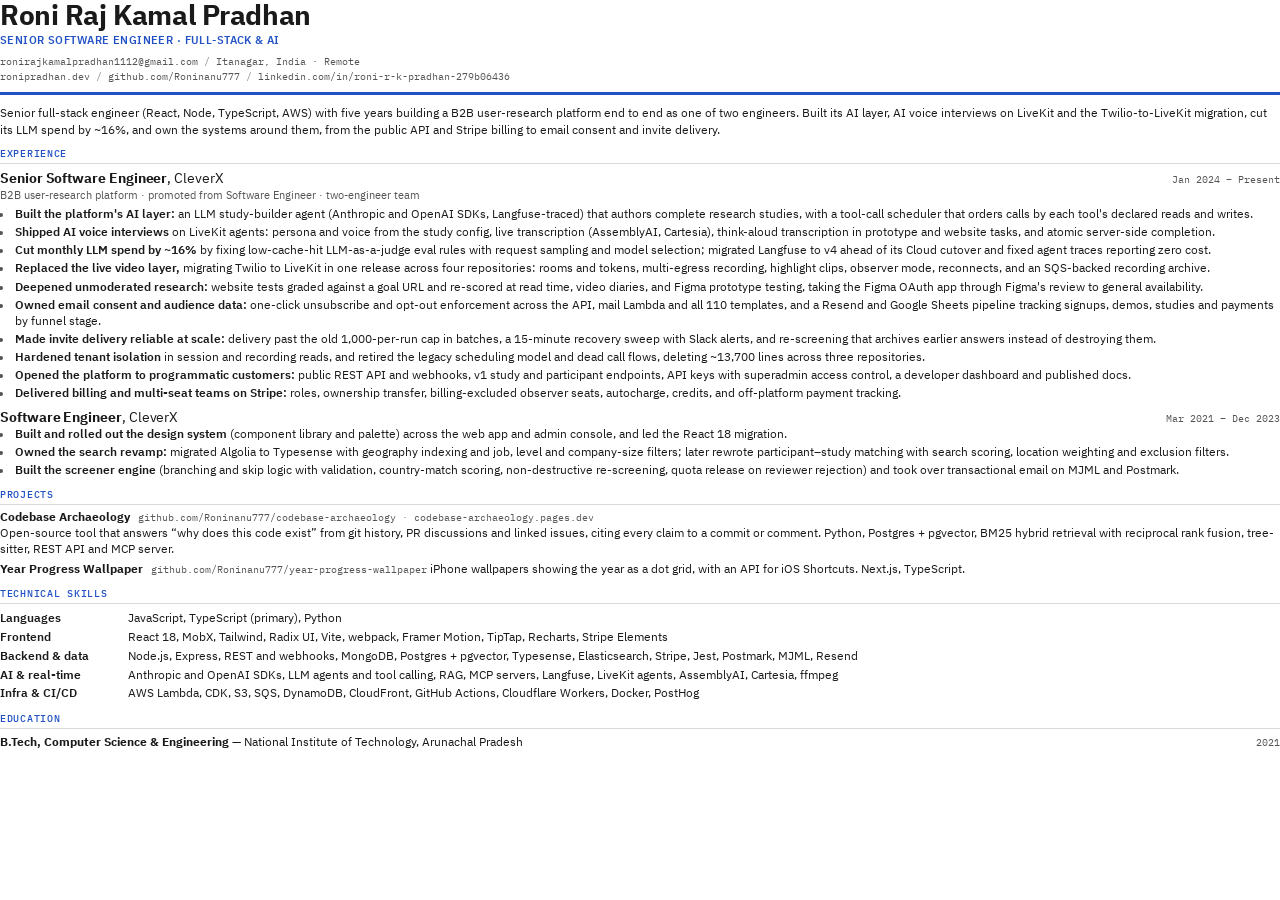
==== resume/resume.html @ b8ab5f1d "Add July–September CleverX work to the site and resume Portfolio: three new bento cards (website tas" ====
<!doctype html>
<html lang="en">
<head>
<meta charset="utf-8">
<title>Roni Raj Kamal Pradhan — Senior Software Engineer</title>
<meta name="author" content="Roni Raj Kamal Pradhan">
<meta name="description" content="Resume of Roni Raj Kamal Pradhan, Senior Software Engineer (full-stack and AI).">
<style>
  /* Master resume source. Build with ./build.sh, which prints it through Chromium so the
     PDF keeps a real text layer. One A4 page: build.sh fails if it spills to a second.

     Rules learned the hard way (each one broke ATS text extraction):
     - Fonts are local TTFs. Google-Fonts woff2 comes out of Chromium as Type3 glyph fonts.
     - No position:relative/absolute anywhere. Chromium paints positioned boxes later,
       which scrambles the text order a parser reads.
     - Heading letter-spacing stays small, or parsers split words into letters.
     - Ligatures off, so "fi" and "fl" stay plain letters for keyword matching.

     The phone number is deliberately not in this file. build.sh inserts it into the
     .phone span for the private copy only, from resume/.private (gitignored). */
  @font-face { font-family: 'IBM Plex Sans'; font-weight: 400; src: url(fonts/IBMPlexSans-Regular.ttf) format('truetype'); }
  @font-face { font-family: 'IBM Plex Sans'; font-weight: 500; src: url(fonts/IBMPlexSans-Medium.ttf) format('truetype'); }
  @font-face { font-family: 'IBM Plex Sans'; font-weight: 600; src: url(fonts/IBMPlexSans-SemiBold.ttf) format('truetype'); }
  @font-face { font-family: 'IBM Plex Sans'; font-weight: 700; src: url(fonts/IBMPlexSans-Bold.ttf) format('truetype'); }
  @font-face { font-family: 'IBM Plex Mono'; font-weight: 400; src: url(fonts/IBMPlexMono-Regular.ttf) format('truetype'); }
  @font-face { font-family: 'IBM Plex Mono'; font-weight: 500; src: url(fonts/IBMPlexMono-Medium.ttf) format('truetype'); }

  @page { size: A4; margin: 10mm 13mm 10mm 13mm; }
  :root {
    --ink: #1A1A1A; --muted: #555; --faint: #8A8A8A; --rule: #DADADA; --blue: #2151C5;
    --sans: 'IBM Plex Sans', -apple-system, 'Helvetica Neue', Arial, sans-serif;
    --mono: 'IBM Plex Mono', Menlo, Consolas, monospace;
  }
  * { box-sizing: border-box; }
  html, body { margin: 0; padding: 0; }
  body { font-family: var(--sans); font-size: 9.1pt; line-height: 1.32; color: var(--ink); font-variant-ligatures: none; -webkit-print-color-adjust: exact; print-color-adjust: exact; }
  a { color: inherit; text-decoration: none; }
  [hidden] { display: none !important; }

  /* header */
  .head { padding-bottom: 6pt; border-bottom: 2.4pt solid var(--blue); margin-bottom: 7pt; }
  h1 { font-size: 21pt; font-weight: 700; letter-spacing: -.015em; line-height: 1.05; margin: 0 0 3pt; }
  .role { font-size: 8pt; font-weight: 600; letter-spacing: .04em; text-transform: uppercase; color: var(--blue); margin: 0 0 5pt; }
  .contact { font-family: var(--mono); font-size: 7.5pt; color: var(--muted); line-height: 1.5; }
  .contact span { white-space: nowrap; }
  .contact span + span:not(.nl)::before { content: "  /  "; color: var(--faint); }

  /* sections */
  h2 { font-family: var(--mono); font-size: 7.6pt; font-weight: 500; letter-spacing: .07em; text-transform: uppercase; color: var(--blue); margin: 7pt 0 3.5pt; padding-bottom: 2pt; border-bottom: .6pt solid var(--rule); }
  p { margin: 0; }
  .summary { font-size: 9.2pt; line-height: 1.36; }

  /* experience */
  .job { margin-bottom: 5pt; }
  .job-head { display: flex; justify-content: space-between; align-items: baseline; gap: 12pt; }
  .job-head h3 { margin: 0; font-size: 10.3pt; font-weight: 700; letter-spacing: -.005em; }
  .job-head h3 span { font-weight: 400; }
  .when { font-family: var(--mono); font-size: 7.7pt; color: var(--muted); white-space: nowrap; }
  .sub { font-size: 8.2pt; color: var(--muted); margin: 1pt 0 2.5pt; }
  ul { margin: 0; padding: 0 0 0 10pt; list-style: disc; }
  li { margin: 0 0 1.6pt; padding-left: 1pt; }
  li::marker { color: var(--muted); font-size: 8pt; }
  li b { font-weight: 600; }

  /* projects */
  .proj { margin-bottom: 3pt; }
  .proj .name { font-weight: 700; }
  .proj .links { font-family: var(--mono); font-size: 7.6pt; color: var(--muted); margin-left: 4pt; }
  .proj .links a + a::before { content: " · "; color: var(--faint); }

  /* technical */
  table.tech { border-collapse: collapse; width: 100%; }
  table.tech th { text-align: left; vertical-align: top; font-weight: 600; font-size: 8.8pt; width: 96pt; padding: 1.2pt 8pt 1.2pt 0; white-space: nowrap; }
  table.tech td { vertical-align: top; font-size: 8.9pt; padding: 1.2pt 0; }

  /* education */
  .edu { display: flex; justify-content: space-between; align-items: baseline; gap: 12pt; }
</style>
</head>
<body>

<header class="head">
  <h1>Roni Raj Kamal Pradhan</h1>
  <p class="role">Senior Software Engineer · Full-stack &amp; AI</p>
  <p class="contact">
    <span><a href="mailto:ronirajkamalpradhan1112@gmail.com">ronirajkamalpradhan1112@gmail.com</a></span><span class="phone" hidden></span><span>Itanagar, India · Remote</span><br>
    <span class="nl"><a href="https://ronipradhan.dev">ronipradhan.dev</a></span><span><a href="https://github.com/Roninanu777">github.com/Roninanu777</a></span><span><a href="https://www.linkedin.com/in/roni-r-k-pradhan-279b06436/">linkedin.com/in/roni-r-k-pradhan-279b06436</a></span>
  </p>
</header>

<p class="summary">Senior full-stack engineer (React, Node, TypeScript, AWS) with five years building a B2B user-research platform end to end as one of two engineers. Built its AI layer, AI voice interviews on LiveKit and the Twilio-to-LiveKit migration, cut its LLM spend by ~16%, and own the systems around them, from the public API and Stripe billing to email consent and invite delivery.</p>

<h2>Experience</h2>

<div class="job">
  <div class="job-head"><h3>Senior Software Engineer<span>, CleverX</span></h3><span class="when">Jan 2024 – Present</span></div>
  <!-- TODO when you have the numbers: add stage / customer count to this line, e.g. "seed-stage, N customers". -->
  <p class="sub">B2B user-research platform · promoted from Software Engineer · two-engineer team</p>
  <ul>
    <li><b>Built the platform's AI layer:</b> an LLM study-builder agent (Anthropic and OpenAI SDKs, Langfuse-traced) that authors complete research studies, with a tool-call scheduler that orders calls by each tool's declared reads and writes.</li>
    <li><b>Shipped AI voice interviews</b> on LiveKit agents: persona and voice from the study config, live transcription (AssemblyAI, Cartesia), think-aloud transcription in prototype and website tasks, and atomic server-side completion.</li>
    <!-- TODO: add the dollar figure if you can share it, e.g. "(~$X/month)". -->
    <li><b>Cut monthly LLM spend by ~16%</b> by fixing low-cache-hit LLM-as-a-judge eval rules with request sampling and model selection; migrated Langfuse to v4 ahead of its Cloud cutover and fixed agent traces reporting zero cost.</li>
    <li><b>Replaced the live video layer,</b> migrating Twilio to LiveKit in one release across four repositories: rooms and tokens, multi-egress recording, highlight clips, observer mode, reconnects, and an SQS-backed recording archive.</li>
    <li><b>Deepened unmoderated research:</b> website tests graded against a goal URL and re-scored at read time, video diaries, and Figma prototype testing, taking the Figma OAuth app through Figma's review to general availability.</li>
    <li><b>Owned email consent and audience data:</b> one-click unsubscribe and opt-out enforcement across the API, mail Lambda and all 110 templates, and a Resend and Google Sheets pipeline tracking signups, demos, studies and payments by funnel stage.</li>
    <li><b>Made invite delivery reliable at scale:</b> delivery past the old 1,000-per-run cap in batches, a 15-minute recovery sweep with Slack alerts, and re-screening that archives earlier answers instead of destroying them.</li>
    <li><b>Hardened tenant isolation</b> in session and recording reads, and retired the legacy scheduling model and dead call flows, deleting ~13,700 lines across three repositories.</li>
    <!-- TODO: add "used by N integrations" if known. -->
    <li><b>Opened the platform to programmatic customers:</b> public REST API and webhooks, v1 study and participant endpoints, API keys with superadmin access control, a developer dashboard and published docs.</li>
    <li><b>Delivered billing and multi-seat teams on Stripe:</b> roles, ownership transfer, billing-excluded observer seats, autocharge, credits, and off-platform payment tracking.</li>
  </ul>
</div>

<div class="job">
  <div class="job-head"><h3>Software Engineer<span>, CleverX</span></h3><span class="when">Mar 2021 – Dec 2023</span></div>
  <ul>
    <li><b>Built and rolled out the design system</b> (component library and palette) across the web app and admin console, and led the React 18 migration.</li>
    <li><b>Owned the search revamp:</b> migrated Algolia to Typesense with geography indexing and job, level and company-size filters; later rewrote participant–study matching with search scoring, location weighting and exclusion filters.</li>
    <li><b>Built the screener engine</b> (branching and skip logic with validation, country-match scoring, non-destructive re-screening, quota release on reviewer rejection) and took over transactional email on MJML and Postmark.</li>
  </ul>
</div>

<h2>Projects</h2>

<div class="proj">
  <p><span class="name">Codebase Archaeology</span> <span class="links"><a href="https://github.com/Roninanu777/codebase-archaeology">github.com/Roninanu777/codebase-archaeology</a><a href="https://codebase-archaeology.pages.dev">codebase-archaeology.pages.dev</a></span></p>
  <p>Open-source tool that answers “why does this code exist” from git history, PR discussions and linked issues, citing every claim to a commit or comment. Python, Postgres + pgvector, BM25 hybrid retrieval with reciprocal rank fusion, tree-sitter, REST API and MCP server.</p>
</div>
<div class="proj">
  <p><span class="name">Year Progress Wallpaper</span> <span class="links"><a href="https://github.com/Roninanu777/year-progress-wallpaper">github.com/Roninanu777/year-progress-wallpaper</a></span> iPhone wallpapers showing the year as a dot grid, with an API for iOS Shortcuts. Next.js, TypeScript.</p>
</div>

<h2>Technical Skills</h2>

<table class="tech">
  <tr><th>Languages</th><td>JavaScript, TypeScript (primary), Python</td></tr>
  <tr><th>Frontend</th><td>React 18, MobX, Tailwind, Radix UI, Vite, webpack, Framer Motion, TipTap, Recharts, Stripe Elements</td></tr>
  <tr><th>Backend &amp; data</th><td>Node.js, Express, REST and webhooks, MongoDB, Postgres + pgvector, Typesense, Elasticsearch, Stripe, Jest, Postmark, MJML, Resend</td></tr>
  <tr><th>AI &amp; real-time</th><td>Anthropic and OpenAI SDKs, LLM agents and tool calling, RAG, MCP servers, Langfuse, LiveKit agents, AssemblyAI, Cartesia, ffmpeg</td></tr>
  <tr><th>Infra &amp; CI/CD</th><td>AWS Lambda, CDK, S3, SQS, DynamoDB, CloudFront, GitHub Actions, Cloudflare Workers, Docker, PostHog</td></tr>
</table>

<h2>Education</h2>

<div class="edu"><p><b>B.Tech, Computer Science &amp; Engineering</b> — National Institute of Technology, Arunachal Pradesh</p><span class="when">2021</span></div>

</body>
</html>
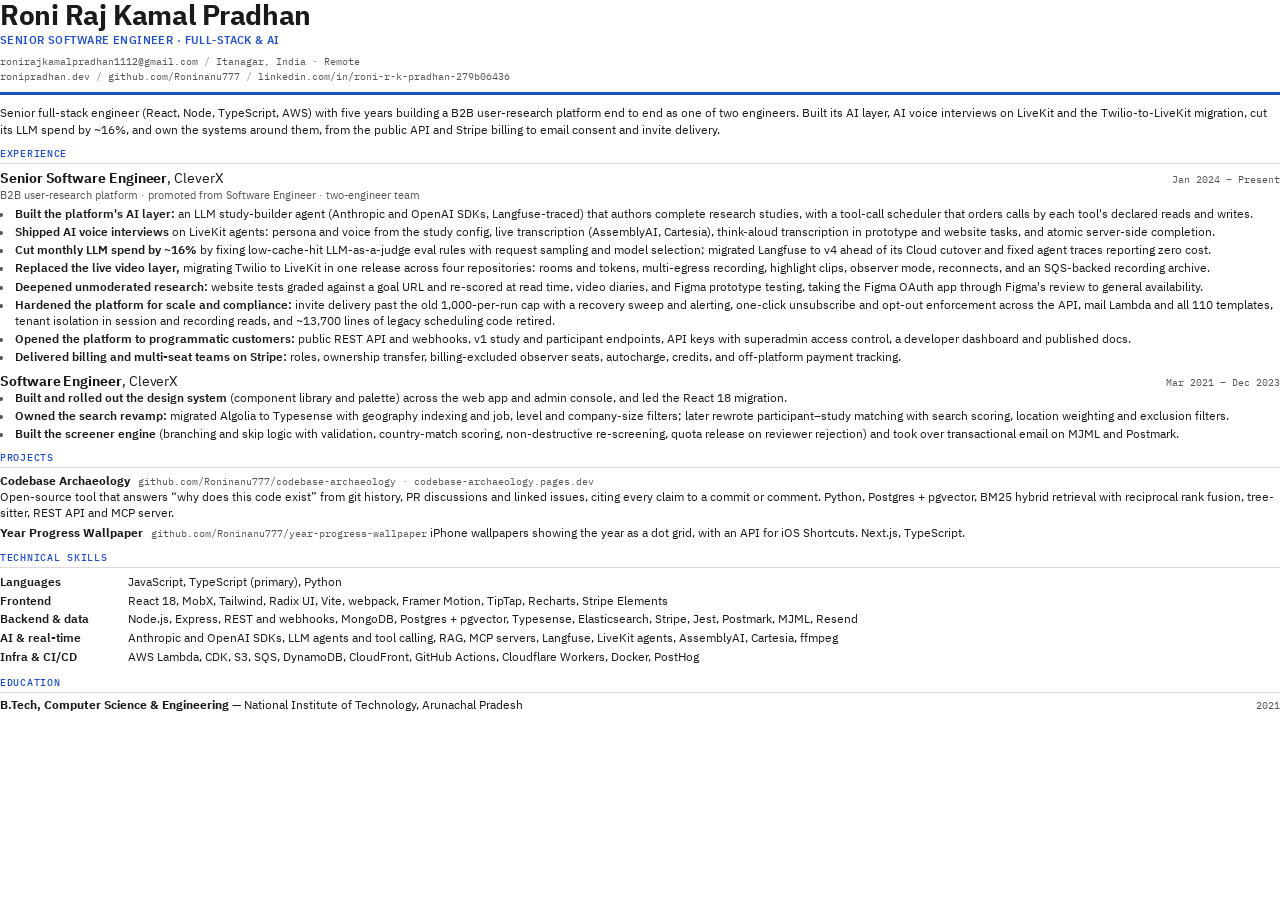
==== commit c63cdce7: "Trim the site to 11 cards and the senior role to 8 bullets The bento had grown to 14 cards, which fl" ====
--- a/resume/resume.html
+++ b/resume/resume.html
@@ -103,9 +103,7 @@
     <li><b>Cut monthly LLM spend by ~16%</b> by fixing low-cache-hit LLM-as-a-judge eval rules with request sampling and model selection; migrated Langfuse to v4 ahead of its Cloud cutover and fixed agent traces reporting zero cost.</li>
     <li><b>Replaced the live video layer,</b> migrating Twilio to LiveKit in one release across four repositories: rooms and tokens, multi-egress recording, highlight clips, observer mode, reconnects, and an SQS-backed recording archive.</li>
     <li><b>Deepened unmoderated research:</b> website tests graded against a goal URL and re-scored at read time, video diaries, and Figma prototype testing, taking the Figma OAuth app through Figma's review to general availability.</li>
-    <li><b>Owned email consent and audience data:</b> one-click unsubscribe and opt-out enforcement across the API, mail Lambda and all 110 templates, and a Resend and Google Sheets pipeline tracking signups, demos, studies and payments by funnel stage.</li>
-    <li><b>Made invite delivery reliable at scale:</b> delivery past the old 1,000-per-run cap in batches, a 15-minute recovery sweep with Slack alerts, and re-screening that archives earlier answers instead of destroying them.</li>
-    <li><b>Hardened tenant isolation</b> in session and recording reads, and retired the legacy scheduling model and dead call flows, deleting ~13,700 lines across three repositories.</li>
+    <li><b>Hardened the platform for scale and compliance:</b> invite delivery past the old 1,000-per-run cap with a recovery sweep and alerting, one-click unsubscribe and opt-out enforcement across the API, mail Lambda and all 110 templates, tenant isolation in session and recording reads, and ~13,700 lines of legacy scheduling code retired.</li>
     <!-- TODO: add "used by N integrations" if known. -->
     <li><b>Opened the platform to programmatic customers:</b> public REST API and webhooks, v1 study and participant endpoints, API keys with superadmin access control, a developer dashboard and published docs.</li>
     <li><b>Delivered billing and multi-seat teams on Stripe:</b> roles, ownership transfer, billing-excluded observer seats, autocharge, credits, and off-platform payment tracking.</li>
